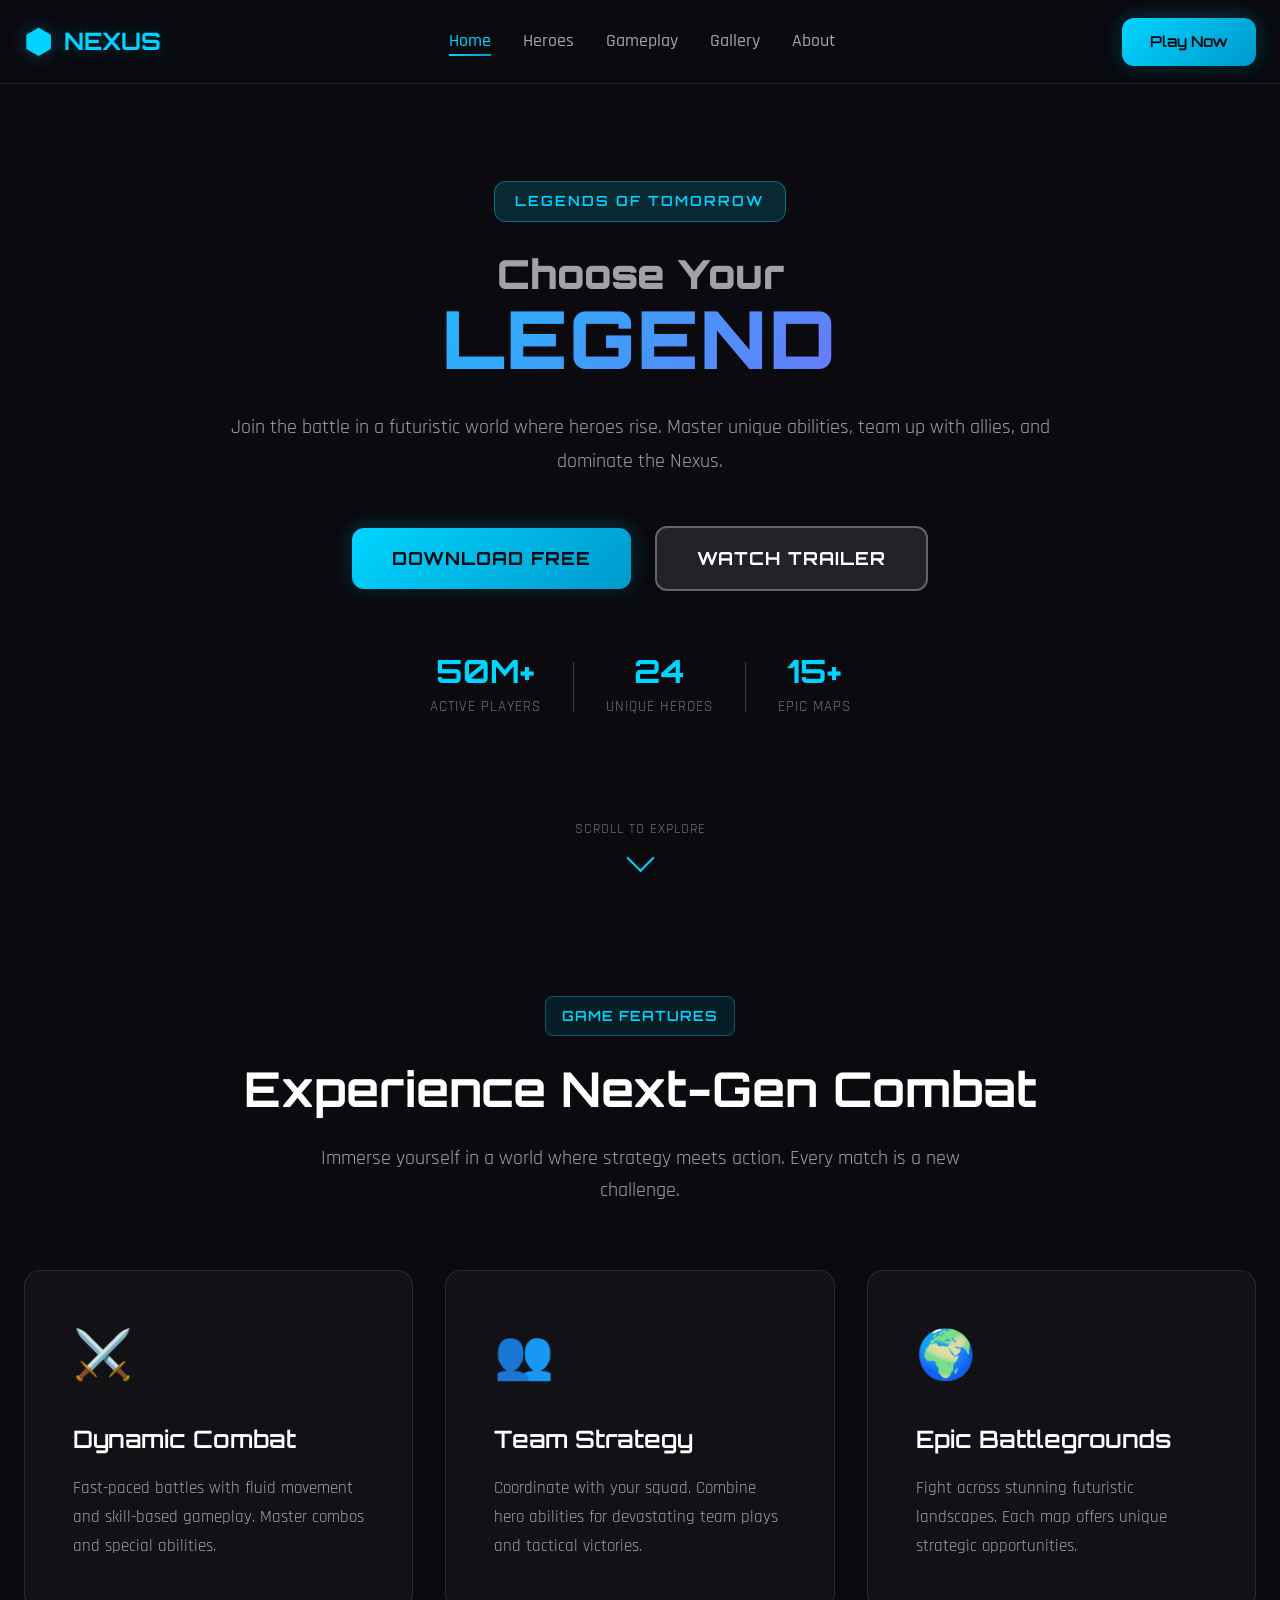
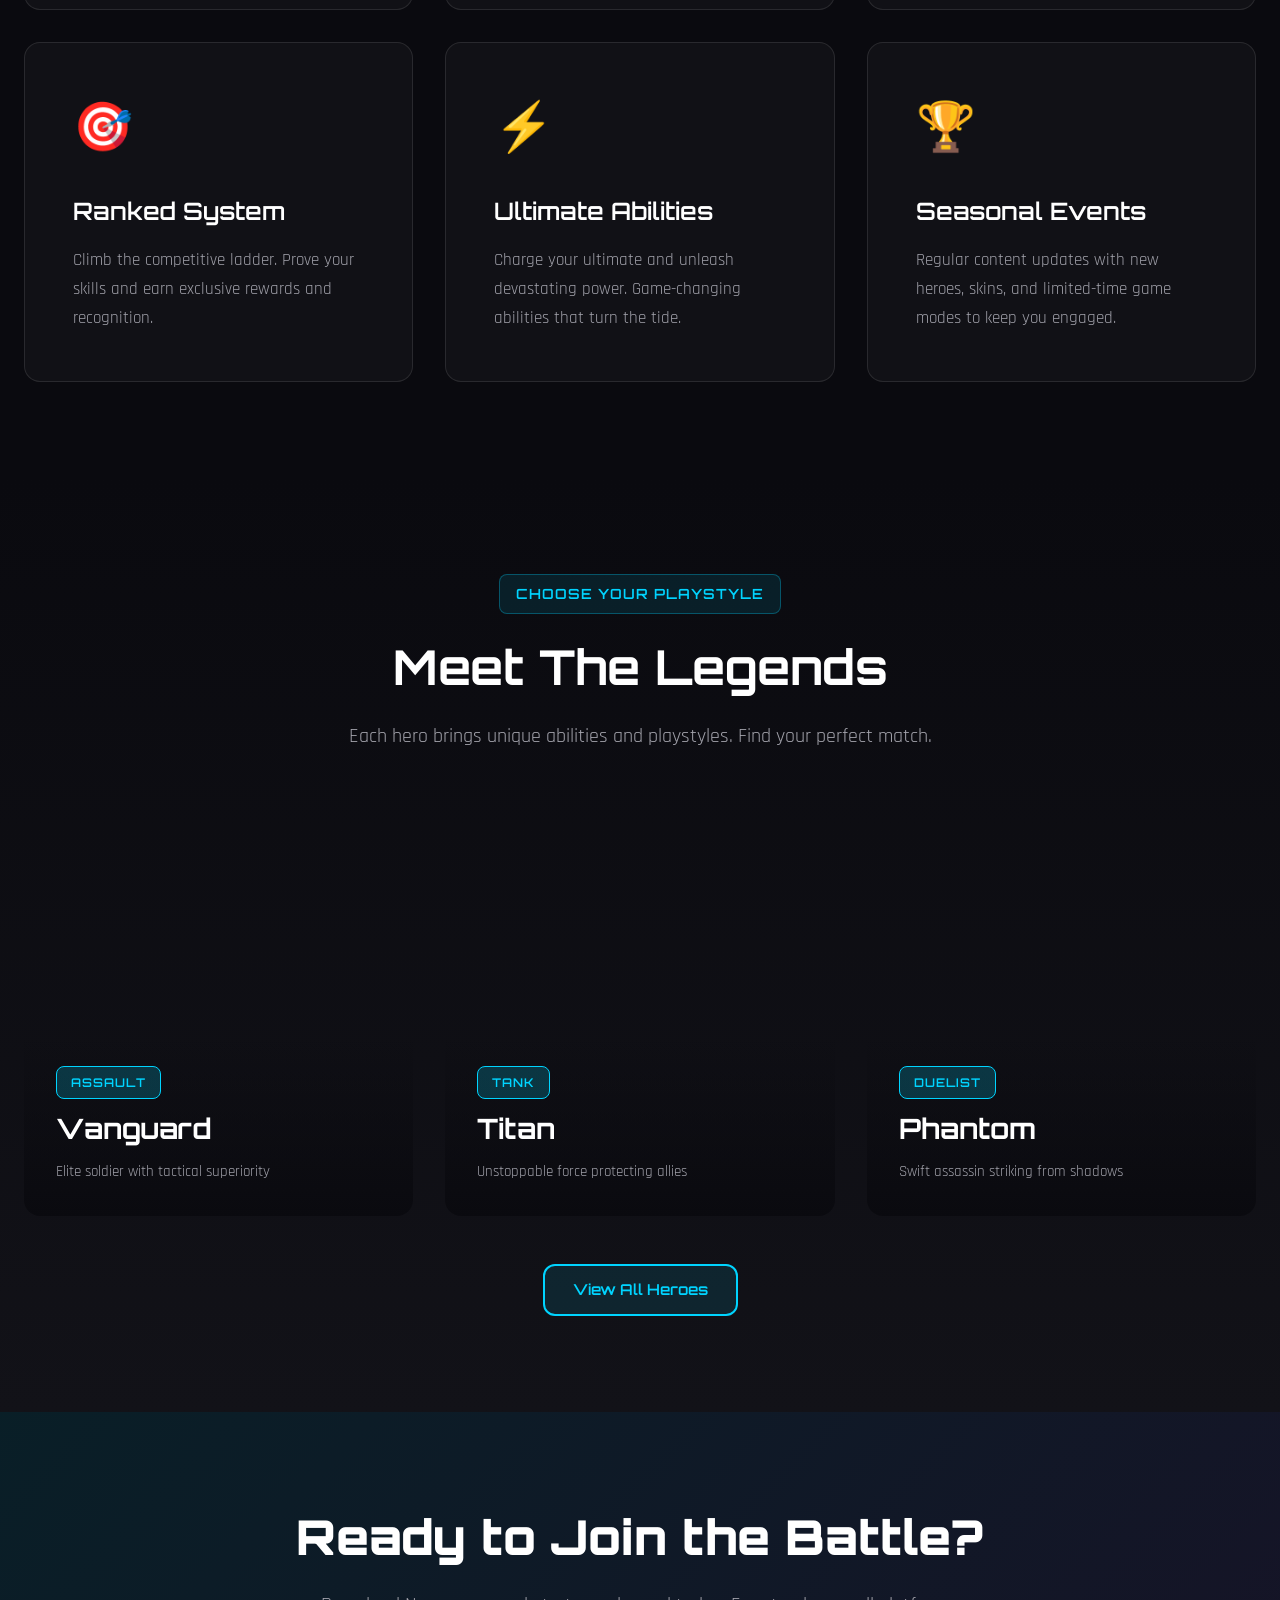
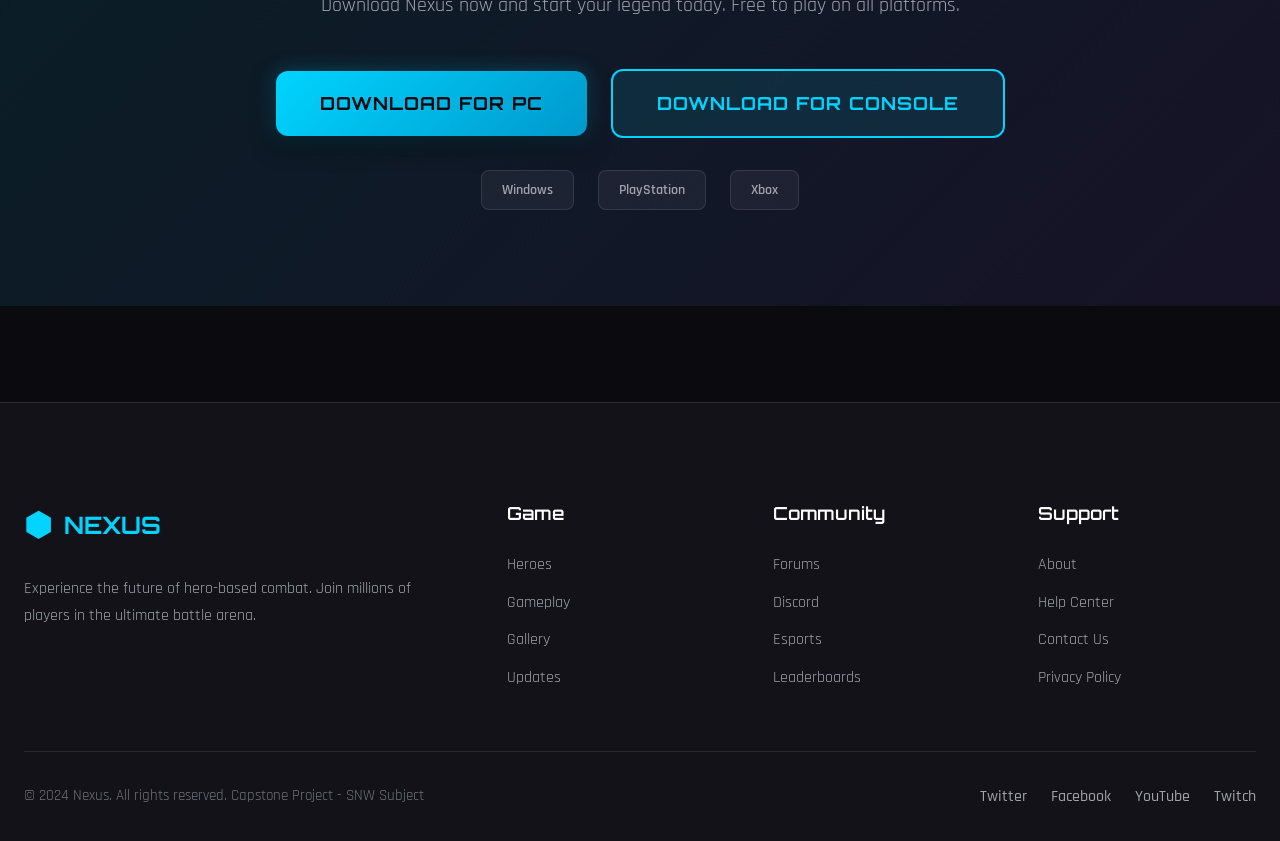
==== frontend/index.html @ 505f7a90 "Add initial multi-page responsive layout and styling" ====
<!DOCTYPE html>
<html lang="en">

    <head>
        <meta charset="UTF-8">
        <meta name="viewport" content="width=device-width, initial-scale=1.0">
        <title>Nexus - Legends of Tomorrow | Hero-Based Action Game</title>
        <link rel="stylesheet" href="styles/main.css">
        <link rel="stylesheet" href="styles/home.css">
        <link
            href="https://fonts.googleapis.com/css2?family=Orbitron:wght@400;500;700;900&family=Rajdhani:wght@300;400;500;600;700&display=swap"
            rel="stylesheet">
    </head>

    <body>
        <!-- Navigation -->
        <nav class="navbar">
            <div class="nav-container">
                <div class="logo">
                    <span class="logo-icon">⬢</span>
                    <span class="logo-text">NEXUS</span>
                </div>
                <ul class="nav-menu">
                    <li><a href="index.html" class="active">Home</a></li>
                    <li><a href="heroes.html">Heroes</a></li>
                    <li><a href="gameplay.html">Gameplay</a></li>
                    <li><a href="gallery.html">Gallery</a></li>
                    <li><a href="about.html">About</a></li>
                </ul>
                <a href="#download" class="btn-primary">Play Now</a>
            </div>
        </nav>

        <!-- Hero Section -->
        <section class="hero">
            <div class="hero-background"></div>
            <div class="hero-overlay"></div>
            <div class="hero-content">
                <div class="hero-badge">Legends of Tomorrow</div>
                <h1 class="hero-title">
                    <span class="title-line-1">Choose Your</span>
                    <span class="title-line-2">Legend</span>
                </h1>
                <p class="hero-subtitle">Join the battle in a futuristic world where heroes rise. Master unique
                    abilities, team up with allies, and dominate the Nexus.</p>
                <div class="hero-buttons">
                    <a href="#download" class="btn-hero-primary">Download Free</a>
                    <a href="gameplay.html" class="btn-hero-secondary">Watch Trailer</a>
                </div>
                <div class="hero-stats">
                    <div class="stat-item">
                        <div class="stat-number">50M+</div>
                        <div class="stat-label">Active Players</div>
                    </div>
                    <div class="stat-divider"></div>
                    <div class="stat-item">
                        <div class="stat-number">24</div>
                        <div class="stat-label">Unique Heroes</div>
                    </div>
                    <div class="stat-divider"></div>
                    <div class="stat-item">
                        <div class="stat-number">15+</div>
                        <div class="stat-label">Epic Maps</div>
                    </div>
                </div>
            </div>
            <div class="hero-scroll-indicator">
                <span>Scroll to Explore</span>
                <div class="scroll-arrow"></div>
            </div>
        </section>

        <!-- Features Section -->
        <section class="features">
            <div class="container">
                <div class="section-header">
                    <span class="section-badge">Game Features</span>
                    <h2 class="section-title">Experience Next-Gen Combat</h2>
                    <p class="section-subtitle">Immerse yourself in a world where strategy meets action. Every match is
                        a new challenge.</p>
                </div>
                <div class="features-grid">
                    <div class="feature-card">
                        <div class="feature-icon">⚔️</div>
                        <h3 class="feature-title">Dynamic Combat</h3>
                        <p class="feature-description">Fast-paced battles with fluid movement and skill-based gameplay.
                            Master combos and special abilities.</p>
                    </div>
                    <div class="feature-card">
                        <div class="feature-icon">👥</div>
                        <h3 class="feature-title">Team Strategy</h3>
                        <p class="feature-description">Coordinate with your squad. Combine hero abilities for
                            devastating team plays and tactical victories.</p>
                    </div>
                    <div class="feature-card">
                        <div class="feature-icon">🌍</div>
                        <h3 class="feature-title">Epic Battlegrounds</h3>
                        <p class="feature-description">Fight across stunning futuristic landscapes. Each map offers
                            unique strategic opportunities.</p>
                    </div>
                    <div class="feature-card">
                        <div class="feature-icon">🎯</div>
                        <h3 class="feature-title">Ranked System</h3>
                        <p class="feature-description">Climb the competitive ladder. Prove your skills and earn
                            exclusive rewards and recognition.</p>
                    </div>
                    <div class="feature-card">
                        <div class="feature-icon">⚡</div>
                        <h3 class="feature-title">Ultimate Abilities</h3>
                        <p class="feature-description">Charge your ultimate and unleash devastating power. Game-changing
                            abilities that turn the tide.</p>
                    </div>
                    <div class="feature-card">
                        <div class="feature-icon">🏆</div>
                        <h3 class="feature-title">Seasonal Events</h3>
                        <p class="feature-description">Regular content updates with new heroes, skins, and limited-time
                            game modes to keep you engaged.</p>
                    </div>
                </div>
            </div>
        </section>

        <!-- Hero Showcase -->
        <section class="hero-showcase">
            <div class="container">
                <div class="section-header">
                    <span class="section-badge">Choose Your Playstyle</span>
                    <h2 class="section-title">Meet The Legends</h2>
                    <p class="section-subtitle">Each hero brings unique abilities and playstyles. Find your perfect
                        match.</p>
                </div>
                <div class="hero-preview-grid">
                    <div class="hero-preview-card">
                        <div class="hero-preview-image"
                            style="background-image: url('https://images.unsplash.com/photo-1759701547646-acb29362adf6');">
                        </div>
                        <div class="hero-preview-info">
                            <div class="hero-role">Assault</div>
                            <h3 class="hero-name">Vanguard</h3>
                            <p class="hero-desc">Elite soldier with tactical superiority</p>
                        </div>
                    </div>
                    <div class="hero-preview-card">
                        <div class="hero-preview-image"
                            style="background-image: url('https://images.unsplash.com/photo-1656381620321-bddff61435c3');">
                        </div>
                        <div class="hero-preview-info">
                            <div class="hero-role">Tank</div>
                            <h3 class="hero-name">Titan</h3>
                            <p class="hero-desc">Unstoppable force protecting allies</p>
                        </div>
                    </div>
                    <div class="hero-preview-card">
                        <div class="hero-preview-image"
                            style="background-image: url('https://images.unsplash.com/photo-1645251024808-b7928e268834');">
                        </div>
                        <div class="hero-preview-info">
                            <div class="hero-role">Duelist</div>
                            <h3 class="hero-name">Phantom</h3>
                            <p class="hero-desc">Swift assassin striking from shadows</p>
                        </div>
                    </div>
                </div>
                <div class="view-all-heroes">
                    <a href="heroes.html" class="btn-secondary">View All Heroes</a>
                </div>
            </div>
        </section>

        <!-- CTA Section -->
        <section class="cta-section" id="download">
            <div class="cta-background"></div>
            <div class="container">
                <div class="cta-content">
                    <h2 class="cta-title">Ready to Join the Battle?</h2>
                    <p class="cta-subtitle">Download Nexus now and start your legend today. Free to play on all
                        platforms.</p>
                    <div class="cta-buttons">
                        <a href="#" class="btn-cta-primary">Download for PC</a>
                        <a href="#" class="btn-cta-secondary">Download for Console</a>
                    </div>
                    <div class="platform-badges">
                        <span class="platform-badge">Windows</span>
                        <span class="platform-badge">PlayStation</span>
                        <span class="platform-badge">Xbox</span>
                    </div>
                </div>
            </div>
        </section>

        <!-- Footer -->
        <footer class="footer">
            <div class="container">
                <div class="footer-top">
                    <div class="footer-section">
                        <div class="footer-logo">
                            <span class="logo-icon">⬢</span>
                            <span class="logo-text">NEXUS</span>
                        </div>
                        <p class="footer-desc">Experience the future of hero-based combat. Join millions of players in
                            the ultimate battle arena.</p>
                    </div>
                    <div class="footer-section">
                        <h4 class="footer-heading">Game</h4>
                        <ul class="footer-links">
                            <li><a href="heroes.html">Heroes</a></li>
                            <li><a href="gameplay.html">Gameplay</a></li>
                            <li><a href="gallery.html">Gallery</a></li>
                            <li><a href="#">Updates</a></li>
                        </ul>
                    </div>
                    <div class="footer-section">
                        <h4 class="footer-heading">Community</h4>
                        <ul class="footer-links">
                            <li><a href="#">Forums</a></li>
                            <li><a href="#">Discord</a></li>
                            <li><a href="#">Esports</a></li>
                            <li><a href="#">Leaderboards</a></li>
                        </ul>
                    </div>
                    <div class="footer-section">
                        <h4 class="footer-heading">Support</h4>
                        <ul class="footer-links">
                            <li><a href="about.html">About</a></li>
                            <li><a href="#">Help Center</a></li>
                            <li><a href="#">Contact Us</a></li>
                            <li><a href="#">Privacy Policy</a></li>
                        </ul>
                    </div>
                </div>
                <div class="footer-bottom">
                    <p class="footer-copyright">&copy; 2024 Nexus. All rights reserved. Capstone Project - SNW Subject
                    </p>
                    <div class="footer-social">
                        <a href="#" class="social-link">Twitter</a>
                        <a href="#" class="social-link">Facebook</a>
                        <a href="#" class="social-link">YouTube</a>
                        <a href="#" class="social-link">Twitch</a>
                    </div>
                </div>
            </div>
        </footer>
    </body>

</html>
---- frontend/styles/main.css ----
/* ======================
   CSS Variables & Design Tokens
   ====================== */
:root {
    /* Color Palette - Cyber Blue Theme */
    --primary: #00d4ff;
    --primary-dark: #0099cc;
    --primary-light: #66e5ff;
    --secondary: #8b5cf6;
    --accent: #f59e0b;
    --success: #10b981;
    --warning: #f59e0b;
    --error: #ef4444;

    /* Neutrals */
    --dark-900: #0a0a0f;
    --dark-800: #121218;
    --dark-700: #1a1a24;
    --dark-600: #252530;
    --dark-500: #33333f;
    --gray-400: #71717a;
    --gray-300: #a1a1aa;
    --gray-200: #d4d4d8;
    --gray-100: #f4f4f5;
    --white: #ffffff;

    /* Gradients */
    --gradient-primary: linear-gradient(135deg, #00d4ff 0%, #0099cc 100%);
    --gradient-secondary: linear-gradient(135deg, #8b5cf6 0%, #6d28d9 100%);
    --gradient-accent: linear-gradient(135deg, #f59e0b 0%, #d97706 100%);
    --gradient-dark: linear-gradient(180deg, rgba(10, 10, 15, 0.95) 0%, rgba(18, 18, 24, 0.98) 100%);
    --gradient-overlay: linear-gradient(180deg, rgba(10, 10, 15, 0) 0%, rgba(10, 10, 15, 0.9) 100%);

    /* Shadows & Glows */
    --shadow-sm: 0 2px 4px rgba(0, 0, 0, 0.3);
    --shadow-md: 0 4px 12px rgba(0, 0, 0, 0.4);
    --shadow-lg: 0 8px 24px rgba(0, 0, 0, 0.5);
    --shadow-xl: 0 12px 36px rgba(0, 0, 0, 0.6);
    --glow-primary: 0 0 20px rgba(0, 212, 255, 0.3);
    --glow-secondary: 0 0 20px rgba(139, 92, 246, 0.3);
    --glow-accent: 0 0 20px rgba(245, 158, 11, 0.3);

    /* Typography */
    --font-display: 'Orbitron', sans-serif;
    --font-body: 'Rajdhani', sans-serif;

    /* Spacing */
    --spacing-xs: 0.5rem;
    --spacing-sm: 1rem;
    --spacing-md: 1.5rem;
    --spacing-lg: 2rem;
    --spacing-xl: 3rem;
    --spacing-2xl: 4rem;
    --spacing-3xl: 6rem;

    /* Transitions */
    --transition-fast: 0.2s ease;
    --transition-base: 0.3s ease;
    --transition-slow: 0.5s ease;

    /* Border Radius */
    --radius-sm: 0.375rem;
    --radius-md: 0.5rem;
    --radius-lg: 0.75rem;
    --radius-xl: 1rem;
}

/* ======================
   Global Reset & Base
   ====================== */
* {
    margin: 0;
    padding: 0;
    box-sizing: border-box;
}

html {
    scroll-behavior: smooth;
}

body {
    font-family: var(--font-body);
    font-size: 16px;
    line-height: 1.6;
    color: var(--gray-200);
    background-color: var(--dark-900);
    overflow-x: hidden;
}

img {
    max-width: 100%;
    height: auto;
    display: block;
}

a {
    text-decoration: none;
    color: inherit;
    transition: color var(--transition-fast);
}

button {
    font-family: inherit;
    cursor: pointer;
    border: none;
    background: none;
}

ul {
    list-style: none;
}

/* ======================
   Container & Layout
   ====================== */
.container {
    max-width: 1280px;
    margin: 0 auto;
    padding: 0 var(--spacing-md);
}

/* ======================
   Navigation Bar
   ====================== */
.navbar {
    position: fixed;
    top: 0;
    left: 0;
    right: 0;
    z-index: 1000;
    background: rgba(10, 10, 15, 0.95);
    backdrop-filter: blur(10px);
    border-bottom: 1px solid rgba(255, 255, 255, 0.1);
}

.nav-container {
    max-width: 1280px;
    margin: 0 auto;
    padding: var(--spacing-sm) var(--spacing-md);
    display: flex;
    align-items: center;
    justify-content: space-between;
}

.logo {
    display: flex;
    align-items: center;
    gap: 0.75rem;
    font-family: var(--font-display);
    font-size: 1.5rem;
    font-weight: 700;
    color: var(--primary);
    text-shadow: var(--glow-primary);
}

.logo-icon {
    font-size: 2rem;
    animation: rotate 20s linear infinite;
}

@keyframes rotate {
    from {
        transform: rotate(0deg);
    }

    to {
        transform: rotate(360deg);
    }
}

.nav-menu {
    display: flex;
    align-items: center;
    gap: var(--spacing-lg);
}

.nav-menu a {
    font-size: 1.125rem;
    font-weight: 500;
    color: var(--gray-300);
    position: relative;
    transition: color var(--transition-fast);
}

.nav-menu a::after {
    content: '';
    position: absolute;
    bottom: -4px;
    left: 0;
    width: 0;
    height: 2px;
    background: var(--gradient-primary);
    transition: width var(--transition-base);
}

.nav-menu a:hover,
.nav-menu a.active {
    color: var(--primary);
}

.nav-menu a:hover::after,
.nav-menu a.active::after {
    width: 100%;
}

/* ======================
   Buttons
   ====================== */
.btn-primary {
    display: inline-block;
    padding: 0.75rem 1.75rem;
    font-family: var(--font-display);
    font-size: 0.9375rem;
    font-weight: 600;
    color: var(--dark-900);
    background: var(--gradient-primary);
    border-radius: var(--radius-lg);
    box-shadow: var(--shadow-md), var(--glow-primary);
    transition: all var(--transition-base);
}

.btn-primary:hover {
    transform: translateY(-2px);
    box-shadow: var(--shadow-lg), 0 0 30px rgba(0, 212, 255, 0.5);
}

.btn-secondary {
    display: inline-block;
    padding: 0.75rem 1.75rem;
    font-family: var(--font-display);
    font-size: 0.9375rem;
    font-weight: 600;
    color: var(--primary);
    background: rgba(0, 212, 255, 0.1);
    border: 2px solid var(--primary);
    border-radius: var(--radius-lg);
    transition: all var(--transition-base);
}

.btn-secondary:hover {
    background: rgba(0, 212, 255, 0.2);
    box-shadow: var(--glow-primary);
    transform: translateY(-2px);
}

/* ======================
   Section Headers
   ====================== */
.section-badge {
    display: inline-block;
    padding: 0.5rem 1rem;
    font-family: var(--font-display);
    font-size: 0.875rem;
    font-weight: 600;
    color: var(--primary);
    background: rgba(0, 212, 255, 0.1);
    border: 1px solid rgba(0, 212, 255, 0.3);
    border-radius: var(--radius-md);
    margin-bottom: var(--spacing-md);
    text-transform: uppercase;
    letter-spacing: 1px;
}

.section-header {
    text-align: center;
    margin-bottom: var(--spacing-2xl);
}

.section-title {
    font-family: var(--font-display);
    font-size: 3rem;
    font-weight: 700;
    color: var(--white);
    margin-bottom: var(--spacing-md);
    line-height: 1.2;
}

.section-subtitle {
    font-size: 1.25rem;
    color: var(--gray-300);
    max-width: 700px;
    margin: 0 auto;
}

/* ======================
   Footer
   ====================== */
.footer {
    background: var(--dark-800);
    border-top: 1px solid rgba(255, 255, 255, 0.1);
    padding: var(--spacing-3xl) 0 var(--spacing-lg);
    margin-top: var(--spacing-3xl);
}

.footer-top {
    display: grid;
    grid-template-columns: 2fr 1fr 1fr 1fr;
    gap: var(--spacing-xl);
    margin-bottom: var(--spacing-xl);
}

.footer-logo {
    display: flex;
    align-items: center;
    gap: 0.75rem;
    font-family: var(--font-display);
    font-size: 1.5rem;
    font-weight: 700;
    color: var(--primary);
    margin-bottom: var(--spacing-md);
}

.footer-desc {
    color: var(--gray-300);
    line-height: 1.7;
}

.footer-heading {
    font-family: var(--font-display);
    font-size: 1.125rem;
    font-weight: 600;
    color: var(--white);
    margin-bottom: var(--spacing-md);
}

.footer-links li {
    margin-bottom: 0.75rem;
}

.footer-links a {
    color: var(--gray-300);
    transition: color var(--transition-fast);
}

.footer-links a:hover {
    color: var(--primary);
}

.footer-bottom {
    display: flex;
    align-items: center;
    justify-content: space-between;
    padding-top: var(--spacing-lg);
    border-top: 1px solid rgba(255, 255, 255, 0.1);
}

.footer-copyright {
    color: var(--gray-400);
    font-size: 0.9375rem;
}

.footer-social {
    display: flex;
    gap: var(--spacing-md);
}

.social-link {
    color: var(--gray-300);
    font-weight: 500;
    transition: color var(--transition-fast);
}

.social-link:hover {
    color: var(--primary);
}

/* ======================
   Page Header (for subpages)
   ====================== */
.page-header {
    position: relative;
    padding: 10rem var(--spacing-md) 6rem;
    text-align: center;
    margin-bottom: var(--spacing-3xl);
    overflow: hidden;
}

.page-header-background {
    position: absolute;
    top: 0;
    left: 0;
    right: 0;
    bottom: 0;
    background: linear-gradient(135deg, rgba(0, 212, 255, 0.1) 0%, rgba(139, 92, 246, 0.1) 100%);
    z-index: -1;
}

.page-header-background::before {
    content: '';
    position: absolute;
    top: -50%;
    left: -50%;
    width: 200%;
    height: 200%;
    background: radial-gradient(circle, rgba(0, 212, 255, 0.1) 0%, transparent 70%);
    animation: pulse 15s ease-in-out infinite;
}

@keyframes pulse {

    0%,
    100% {
        transform: scale(1);
        opacity: 0.5;
    }

    50% {
        transform: scale(1.1);
        opacity: 0.8;
    }
}

.page-badge {
    display: inline-block;
    padding: 0.5rem 1rem;
    font-family: var(--font-display);
    font-size: 0.875rem;
    font-weight: 600;
    color: var(--primary);
    background: rgba(0, 212, 255, 0.1);
    border: 1px solid rgba(0, 212, 255, 0.3);
    border-radius: var(--radius-md);
    margin-bottom: var(--spacing-md);
    text-transform: uppercase;
    letter-spacing: 1px;
}

.page-title {
    font-family: var(--font-display);
    font-size: 4rem;
    font-weight: 900;
    color: var(--white);
    margin-bottom: var(--spacing-md);
    line-height: 1.1;
    text-transform: uppercase;
}

.page-subtitle {
    font-size: 1.25rem;
    color: var(--gray-300);
    max-width: 700px;
    margin: 0 auto;
}

/* ======================
   Responsive Design
   ====================== */
@media (max-width: 1024px) {
    .nav-menu {
        gap: var(--spacing-md);
    }

    .section-title {
        font-size: 2.5rem;
    }

    .page-title {
        font-size: 3rem;
    }

    .footer-top {
        grid-template-columns: repeat(2, 1fr);
        gap: var(--spacing-lg);
    }
}

@media (max-width: 768px) {
    .nav-menu {
        display: none;
    }

    .section-title {
        font-size: 2rem;
    }

    .section-subtitle {
        font-size: 1.125rem;
    }

    .page-title {
        font-size: 2.5rem;
    }

    .page-subtitle {
        font-size: 1.125rem;
    }

    .footer-top {
        grid-template-columns: 1fr;
    }

    .footer-bottom {
        flex-direction: column;
        gap: var(--spacing-md);
        text-align: center;
    }
}
---- frontend/styles/home.css ----
/* ======================
   Hero Section
   ====================== */
.hero {
    position: relative;
    height: 100vh;
    min-height: 700px;
    display: flex;
    align-items: center;
    justify-content: center;
    overflow: hidden;
}

.hero-background {
    position: absolute;
    top: 0;
    left: 0;
    right: 0;
    bottom: 0;
    background-image: url('https://images.unsplash.com/photo-1743177901100-07c27ac2da59');
    background-size: cover;
    background-position: center;
    z-index: -2;
}

.hero-overlay {
    position: absolute;
    top: 0;
    left: 0;
    right: 0;
    bottom: 0;
    background: linear-gradient(180deg, rgba(10, 10, 15, 0.7) 0%, rgba(10, 10, 15, 0.95) 100%);
    z-index: -1;
}

.hero-content {
    text-align: center;
    padding: 0 var(--spacing-md);
    max-width: 900px;
    margin: 0 auto;
}

.hero-badge {
    display: inline-block;
    padding: 0.5rem 1.25rem;
    font-family: var(--font-display);
    font-size: 0.875rem;
    font-weight: 600;
    color: var(--primary);
    background: rgba(0, 212, 255, 0.15);
    border: 1px solid rgba(0, 212, 255, 0.4);
    border-radius: var(--radius-lg);
    margin-bottom: var(--spacing-lg);
    text-transform: uppercase;
    letter-spacing: 2px;
    animation: fadeInDown 1s ease-out;
}

@keyframes fadeInDown {
    from {
        opacity: 0;
        transform: translateY(-30px);
    }

    to {
        opacity: 1;
        transform: translateY(0);
    }
}

.hero-title {
    font-family: var(--font-display);
    font-weight: 900;
    color: var(--white);
    margin-bottom: var(--spacing-lg);
    line-height: 1;
    animation: fadeInUp 1s ease-out 0.2s both;
}

.title-line-1 {
    display: block;
    font-size: 2.5rem;
    color: var(--gray-300);
    margin-bottom: 0.25rem;
}

.title-line-2 {
    display: block;
    font-size: 5rem;
    background: linear-gradient(135deg, var(--primary) 0%, var(--secondary) 100%);
    -webkit-background-clip: text;
    -webkit-text-fill-color: transparent;
    background-clip: text;
    text-transform: uppercase;
    letter-spacing: 2px;
}

@keyframes fadeInUp {
    from {
        opacity: 0;
        transform: translateY(30px);
    }

    to {
        opacity: 1;
        transform: translateY(0);
    }
}

.hero-subtitle {
    font-size: 1.25rem;
    color: var(--gray-300);
    line-height: 1.7;
    margin-bottom: var(--spacing-xl);
    animation: fadeInUp 1s ease-out 0.4s both;
}

.hero-buttons {
    display: flex;
    align-items: center;
    justify-content: center;
    gap: var(--spacing-md);
    margin-bottom: var(--spacing-2xl);
    animation: fadeInUp 1s ease-out 0.6s both;
}

.btn-hero-primary {
    padding: 1rem 2.5rem;
    font-family: var(--font-display);
    font-size: 1.125rem;
    font-weight: 700;
    color: var(--dark-900);
    background: var(--gradient-primary);
    border-radius: var(--radius-lg);
    box-shadow: var(--shadow-lg), var(--glow-primary);
    transition: all var(--transition-base);
    text-transform: uppercase;
    letter-spacing: 1px;
}

.btn-hero-primary:hover {
    transform: translateY(-3px);
    box-shadow: var(--shadow-xl), 0 0 40px rgba(0, 212, 255, 0.6);
}

.btn-hero-secondary {
    padding: 1rem 2.5rem;
    font-family: var(--font-display);
    font-size: 1.125rem;
    font-weight: 700;
    color: var(--white);
    background: rgba(255, 255, 255, 0.1);
    border: 2px solid rgba(255, 255, 255, 0.3);
    border-radius: var(--radius-lg);
    backdrop-filter: blur(10px);
    transition: all var(--transition-base);
    text-transform: uppercase;
    letter-spacing: 1px;
}

.btn-hero-secondary:hover {
    background: rgba(255, 255, 255, 0.2);
    border-color: var(--primary);
    color: var(--primary);
    transform: translateY(-3px);
}

.hero-stats {
    display: flex;
    align-items: center;
    justify-content: center;
    gap: var(--spacing-lg);
    animation: fadeInUp 1s ease-out 0.8s both;
}

.stat-item {
    text-align: center;
}

.stat-number {
    font-family: var(--font-display);
    font-size: 2rem;
    font-weight: 700;
    color: var(--primary);
    line-height: 1;
    margin-bottom: 0.5rem;
}

.stat-label {
    font-size: 0.9375rem;
    color: var(--gray-400);
    text-transform: uppercase;
    letter-spacing: 1px;
}

.stat-divider {
    width: 1px;
    height: 50px;
    background: rgba(255, 255, 255, 0.2);
}

.hero-scroll-indicator {
    position: absolute;
    bottom: var(--spacing-lg);
    left: 50%;
    transform: translateX(-50%);
    display: flex;
    flex-direction: column;
    align-items: center;
    gap: 0.5rem;
    color: var(--gray-400);
    font-size: 0.875rem;
    text-transform: uppercase;
    letter-spacing: 1px;
    animation: bounce 2s infinite;
}

.scroll-arrow {
    width: 20px;
    height: 20px;
    border-right: 2px solid var(--primary);
    border-bottom: 2px solid var(--primary);
    transform: rotate(45deg);
}

@keyframes bounce {

    0%,
    100% {
        transform: translateX(-50%) translateY(0);
    }

    50% {
        transform: translateX(-50%) translateY(10px);
    }
}

/* ======================
   Features Section
   ====================== */
.features {
    padding: var(--spacing-3xl) 0;
    background: var(--dark-900);
}

.features-grid {
    display: grid;
    grid-template-columns: repeat(3, 1fr);
    gap: var(--spacing-lg);
}

.feature-card {
    padding: var(--spacing-xl);
    background: rgba(255, 255, 255, 0.03);
    border: 1px solid rgba(255, 255, 255, 0.1);
    border-radius: var(--radius-xl);
    transition: all var(--transition-base);
}

.feature-card:hover {
    background: rgba(255, 255, 255, 0.05);
    border-color: var(--primary);
    transform: translateY(-5px);
    box-shadow: 0 10px 30px rgba(0, 212, 255, 0.2);
}

.feature-icon {
    font-size: 3rem;
    margin-bottom: var(--spacing-md);
}

.feature-title {
    font-family: var(--font-display);
    font-size: 1.5rem;
    font-weight: 600;
    color: var(--white);
    margin-bottom: var(--spacing-sm);
}

.feature-description {
    font-size: 1.0625rem;
    color: var(--gray-300);
    line-height: 1.7;
}

/* ======================
   Hero Showcase
   ====================== */
.hero-showcase {
    padding: var(--spacing-3xl) 0;
    background: linear-gradient(180deg, var(--dark-900) 0%, var(--dark-800) 100%);
}

.hero-preview-grid {
    display: grid;
    grid-template-columns: repeat(3, 1fr);
    gap: var(--spacing-lg);
    margin-bottom: var(--spacing-xl);
}

.hero-preview-card {
    position: relative;
    border-radius: var(--radius-xl);
    overflow: hidden;
    transition: all var(--transition-base);
    cursor: pointer;
}

.hero-preview-card:hover {
    transform: translateY(-10px);
    box-shadow: 0 20px 40px rgba(0, 0, 0, 0.5), var(--glow-primary);
}

.hero-preview-image {
    height: 400px;
    background-size: cover;
    background-position: center;
    transition: transform var(--transition-slow);
}

.hero-preview-card:hover .hero-preview-image {
    transform: scale(1.05);
}

.hero-preview-info {
    position: absolute;
    bottom: 0;
    left: 0;
    right: 0;
    padding: var(--spacing-lg);
    background: linear-gradient(180deg, rgba(10, 10, 15, 0) 0%, rgba(10, 10, 15, 0.98) 100%);
}

.hero-role {
    display: inline-block;
    padding: 0.375rem 0.875rem;
    font-family: var(--font-display);
    font-size: 0.75rem;
    font-weight: 600;
    color: var(--primary);
    background: rgba(0, 212, 255, 0.2);
    border: 1px solid var(--primary);
    border-radius: var(--radius-md);
    text-transform: uppercase;
    letter-spacing: 1px;
    margin-bottom: 0.5rem;
}

.hero-name {
    font-family: var(--font-display);
    font-size: 1.75rem;
    font-weight: 700;
    color: var(--white);
    margin-bottom: 0.5rem;
}

.hero-desc {
    color: var(--gray-300);
    font-size: 0.9375rem;
}

.view-all-heroes {
    text-align: center;
}

/* ======================
   CTA Section
   ====================== */
.cta-section {
    position: relative;
    padding: var(--spacing-3xl) 0;
    overflow: hidden;
}

.cta-background {
    position: absolute;
    top: 0;
    left: 0;
    right: 0;
    bottom: 0;
    background: linear-gradient(135deg, rgba(0, 212, 255, 0.1) 0%, rgba(139, 92, 246, 0.1) 100%);
    z-index: -1;
}

.cta-content {
    text-align: center;
    max-width: 800px;
    margin: 0 auto;
}

.cta-title {
    font-family: var(--font-display);
    font-size: 3rem;
    font-weight: 900;
    color: var(--white);
    margin-bottom: var(--spacing-md);
    line-height: 1.2;
}

.cta-subtitle {
    font-size: 1.25rem;
    color: var(--gray-300);
    margin-bottom: var(--spacing-xl);
}

.cta-buttons {
    display: flex;
    align-items: center;
    justify-content: center;
    gap: var(--spacing-md);
    margin-bottom: var(--spacing-lg);
}

.btn-cta-primary {
    padding: 1.125rem 2.75rem;
    font-family: var(--font-display);
    font-size: 1.125rem;
    font-weight: 700;
    color: var(--dark-900);
    background: var(--gradient-primary);
    border-radius: var(--radius-lg);
    box-shadow: var(--shadow-lg), var(--glow-primary);
    transition: all var(--transition-base);
    text-transform: uppercase;
    letter-spacing: 1px;
}

.btn-cta-primary:hover {
    transform: translateY(-3px);
    box-shadow: var(--shadow-xl), 0 0 40px rgba(0, 212, 255, 0.6);
}

.btn-cta-secondary {
    padding: 1.125rem 2.75rem;
    font-family: var(--font-display);
    font-size: 1.125rem;
    font-weight: 700;
    color: var(--primary);
    background: rgba(0, 212, 255, 0.1);
    border: 2px solid var(--primary);
    border-radius: var(--radius-lg);
    transition: all var(--transition-base);
    text-transform: uppercase;
    letter-spacing: 1px;
}

.btn-cta-secondary:hover {
    background: rgba(0, 212, 255, 0.2);
    box-shadow: var(--glow-primary);
    transform: translateY(-3px);
}

.platform-badges {
    display: flex;
    align-items: center;
    justify-content: center;
    gap: var(--spacing-md);
}

.platform-badge {
    padding: 0.5rem 1.25rem;
    font-size: 0.875rem;
    font-weight: 600;
    color: var(--gray-300);
    background: rgba(255, 255, 255, 0.05);
    border: 1px solid rgba(255, 255, 255, 0.1);
    border-radius: var(--radius-md);
}

/* ======================
   Responsive Design
   ====================== */
@media (max-width: 1024px) {
    .features-grid {
        grid-template-columns: repeat(2, 1fr);
    }

    .hero-preview-grid {
        grid-template-columns: repeat(2, 1fr);
    }
}

@media (max-width: 768px) {
    .title-line-1 {
        font-size: 1.75rem;
    }

    .title-line-2 {
        font-size: 3rem;
    }

    .hero-subtitle {
        font-size: 1.125rem;
    }

    .hero-buttons {
        flex-direction: column;
    }

    .hero-stats {
        flex-wrap: wrap;
    }

    .features-grid {
        grid-template-columns: 1fr;
    }

    .hero-preview-grid {
        grid-template-columns: 1fr;
    }

    .cta-title {
        font-size: 2rem;
    }

    .cta-buttons {
        flex-direction: column;
    }

    .platform-badges {
        flex-wrap: wrap;
    }
}
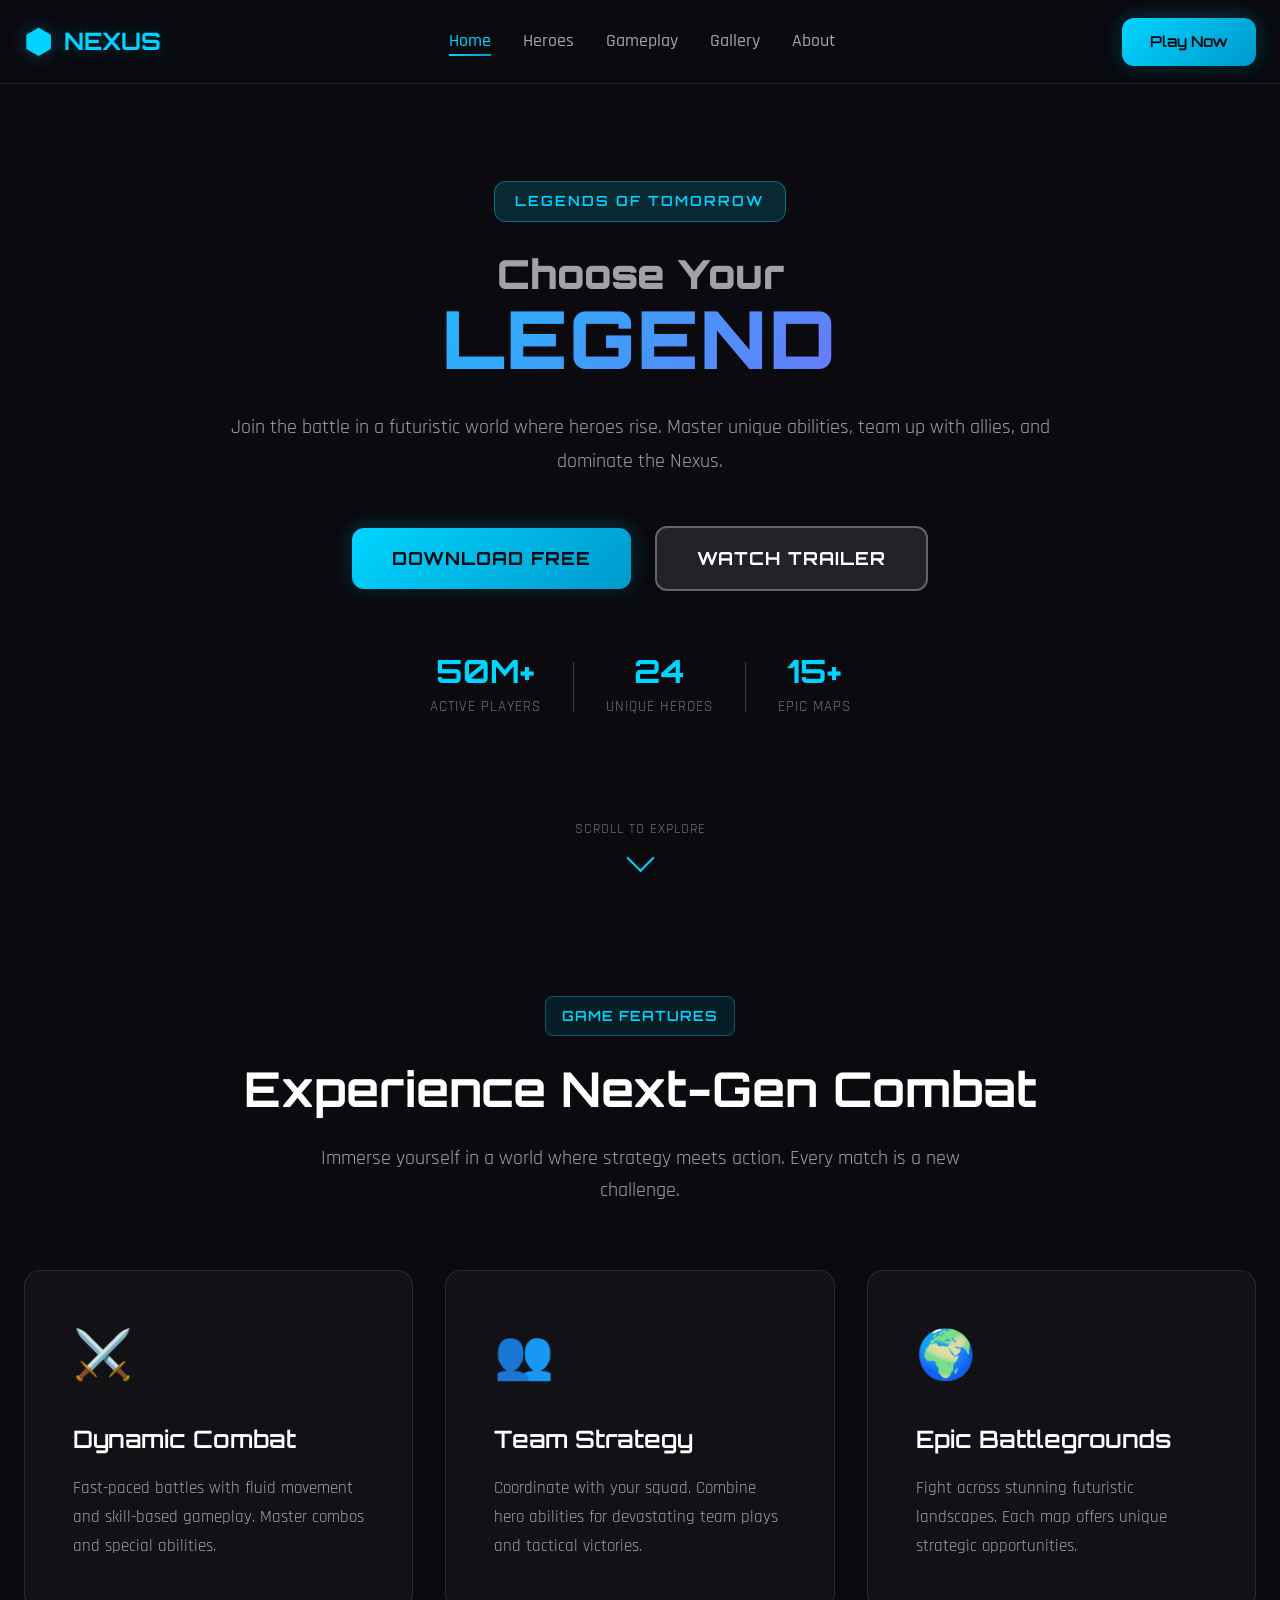
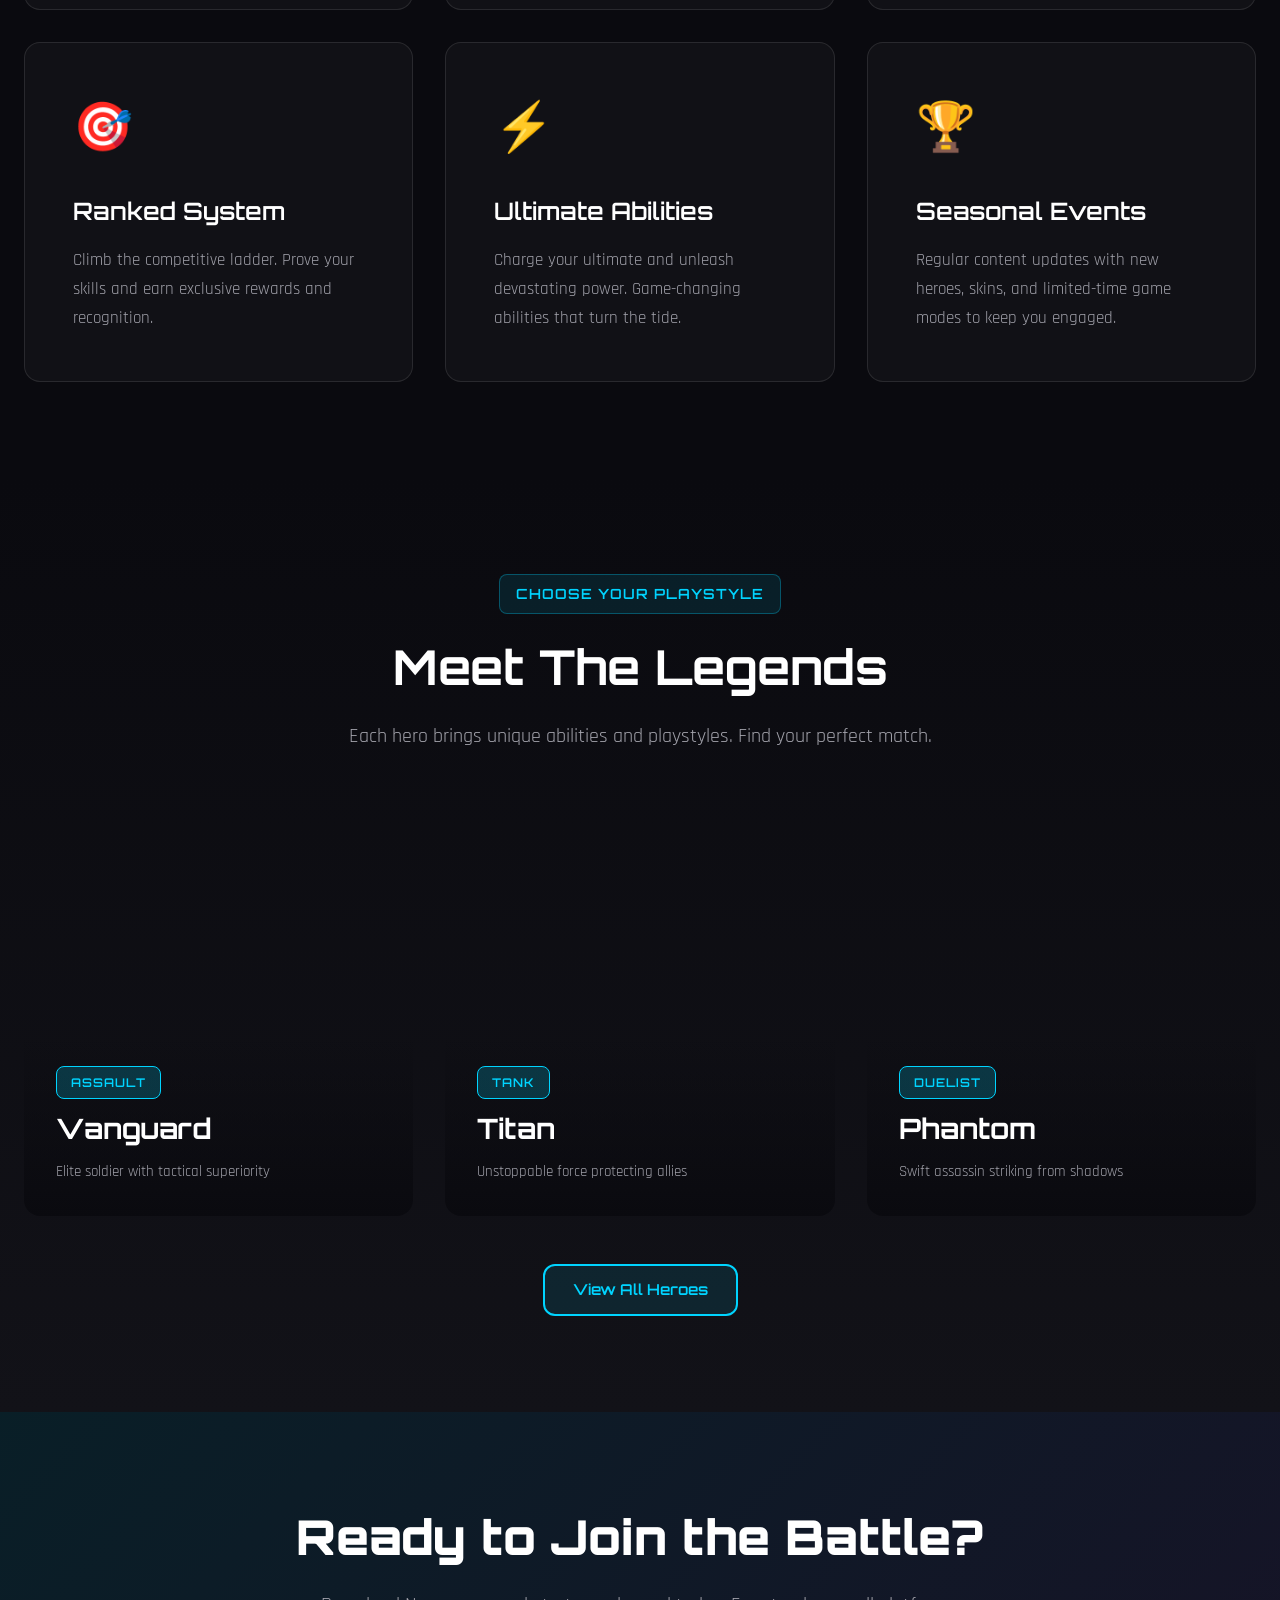
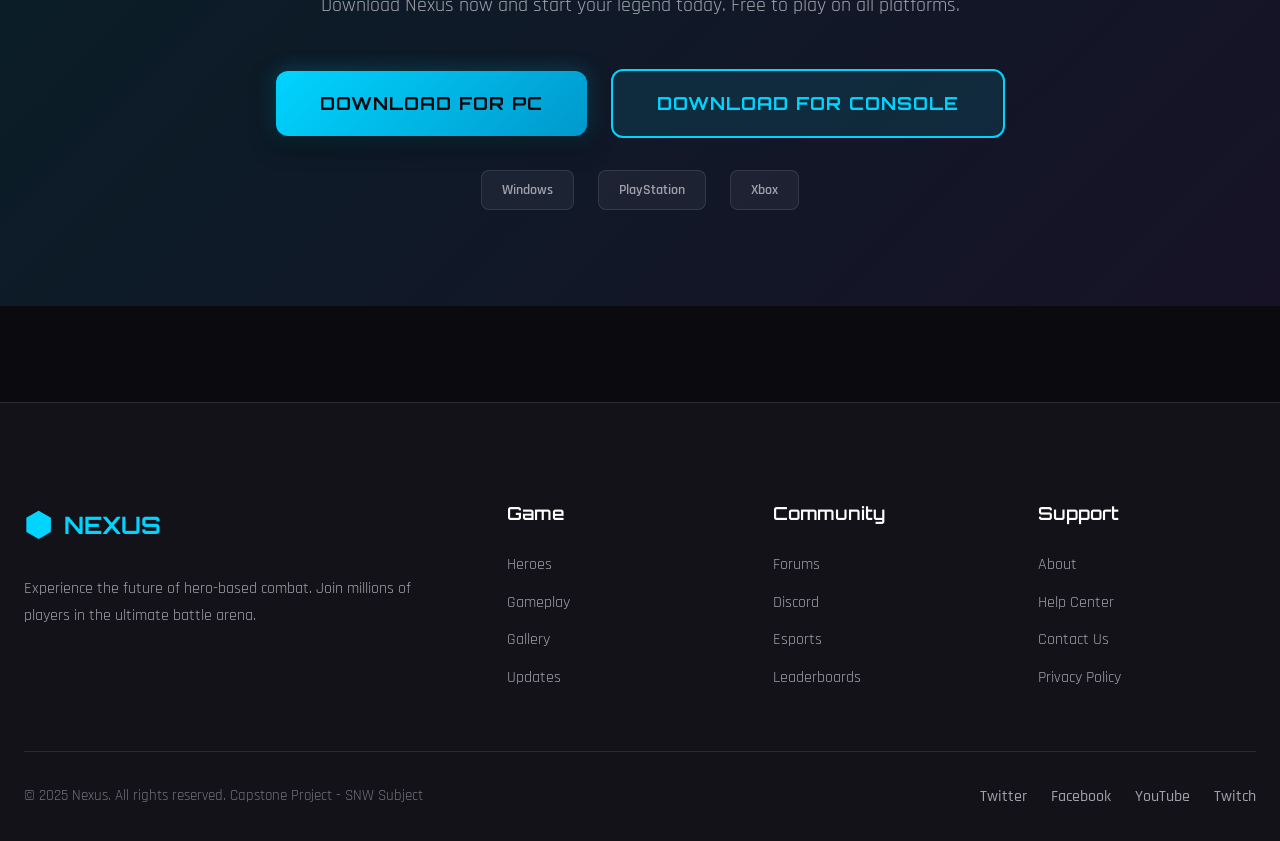
==== commit 9855ba65: "chore(footer): update copyright year from 2024 to 2025" ====
--- a/frontend/index.html
+++ b/frontend/index.html
@@ -229,7 +229,7 @@
                     </div>
                 </div>
                 <div class="footer-bottom">
-                    <p class="footer-copyright">&copy; 2024 Nexus. All rights reserved. Capstone Project - SNW Subject
+                    <p class="footer-copyright">&copy; 2025 Nexus. All rights reserved. Capstone Project - SNW Subject
                     </p>
                     <div class="footer-social">
                         <a href="#" class="social-link">Twitter</a>
